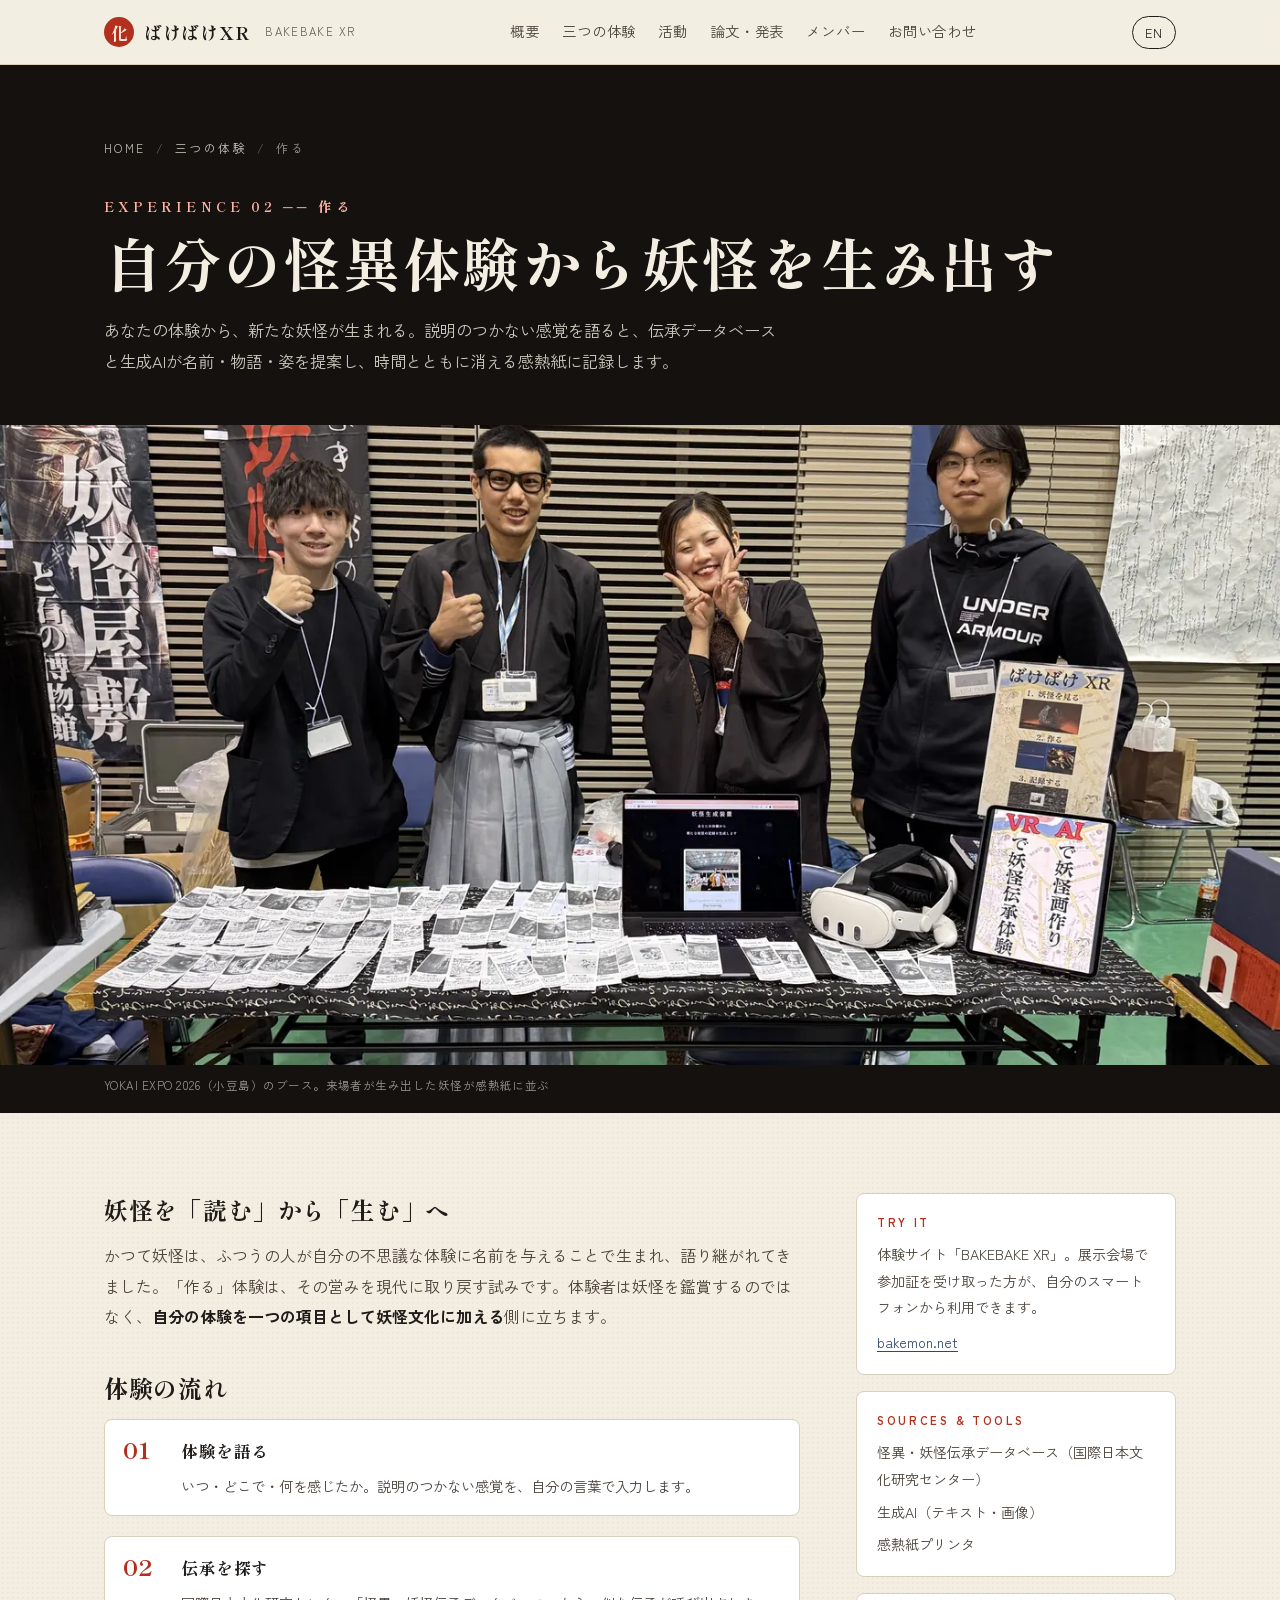
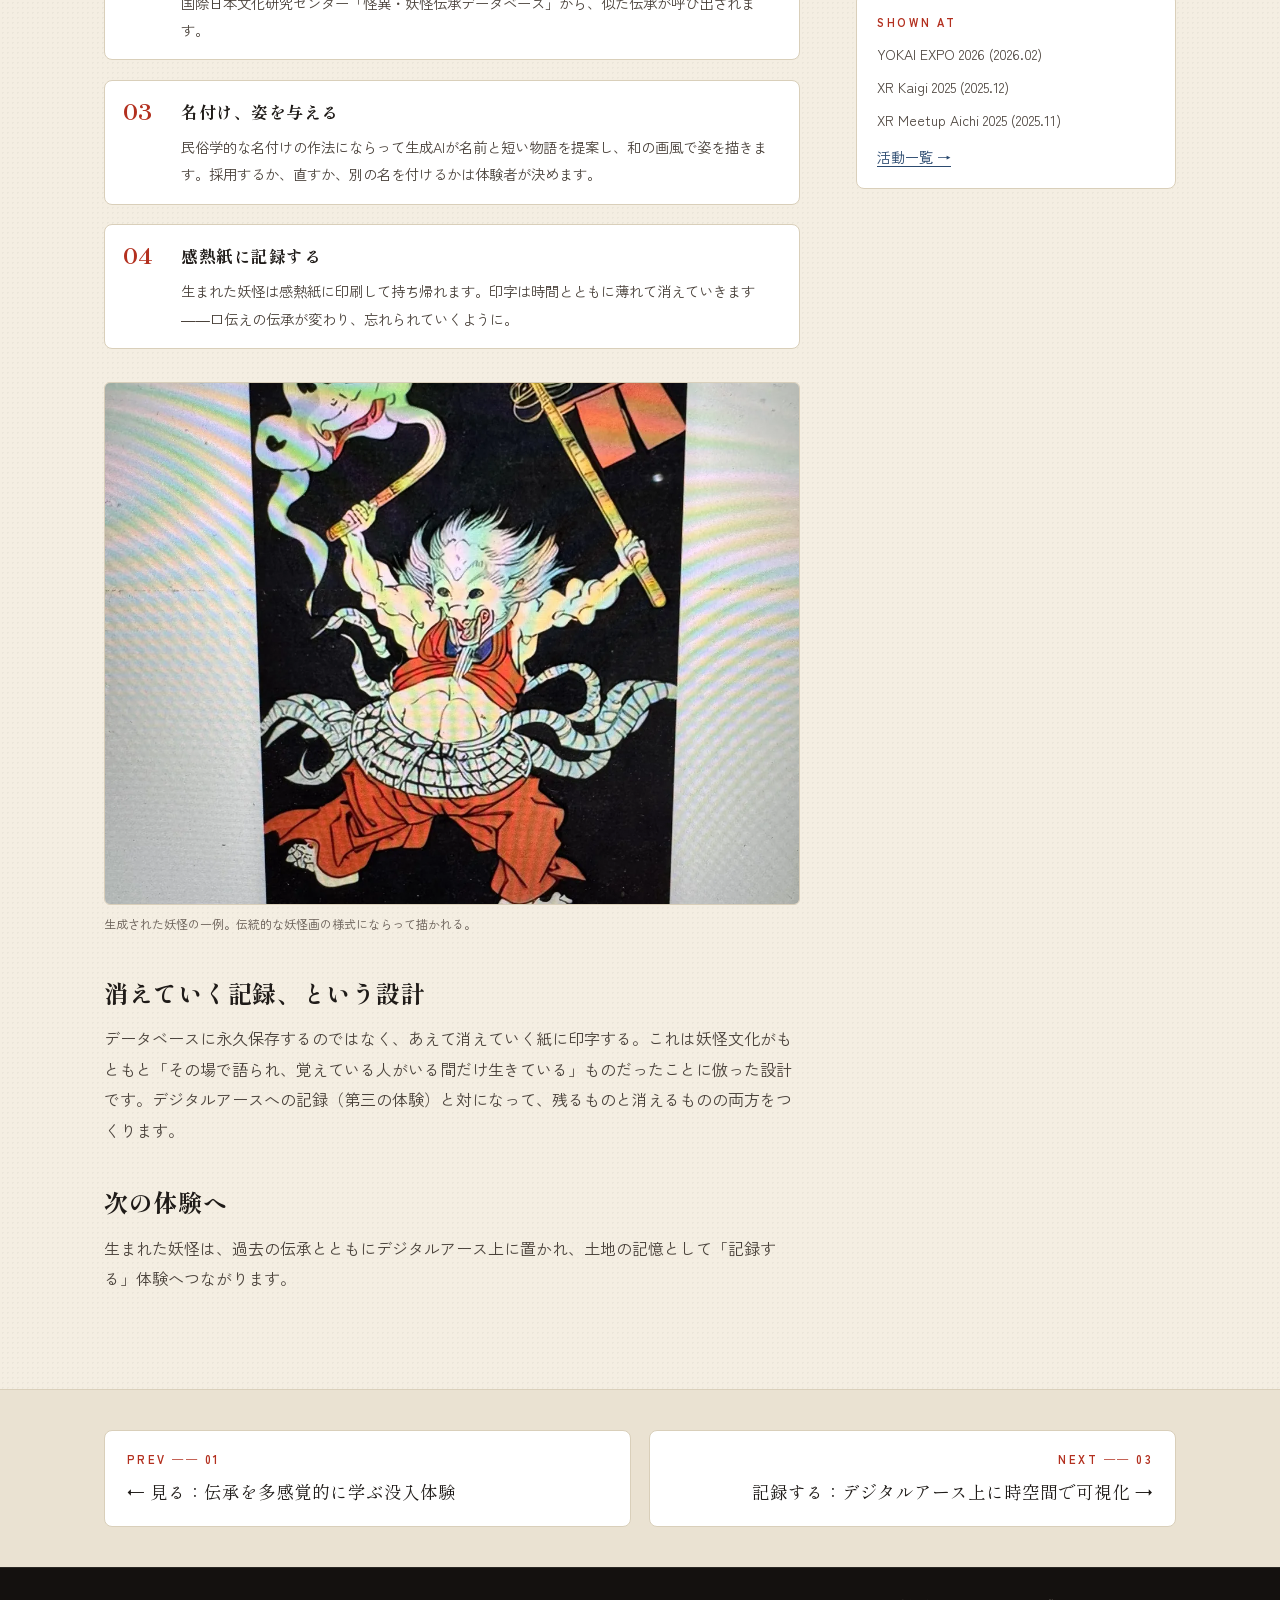
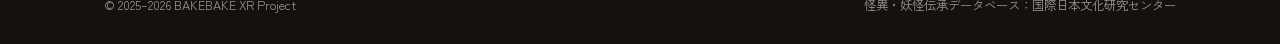
==== make.html @ d812bba5 "Redesign site around the three experiences (see / make / record) - Paper/ink/vermilion theme with Sh" ====
<!DOCTYPE html>
<html lang="ja">
<head>
<meta charset="UTF-8">
<meta name="viewport" content="width=device-width, initial-scale=1.0">
<title>作る — 自分の怪異体験から妖怪を生み出す | ばけばけXR</title>
<meta name="title-en" content="Make — A yōkai from your own experience | BAKEBAKE XR">
<meta name="description" content="ばけばけXR の第二の体験「作る」。説明のつかない体験を語ると、伝承データベースと生成AIが名前・物語・姿を提案し、時間とともに消える感熱紙に記録します。">
<link rel="canonical" href="https://icchyhiroki.github.io/bakebake-xr.github.io/make.html">
<meta property="og:type" content="article">
<meta property="og:site_name" content="ばけばけXR / BakebakeXR">
<meta property="og:title" content="作る — 自分の怪異体験から妖怪を生み出す | ばけばけXR">
<meta property="og:description" content="説明のつかない体験を語ると、伝承データベースと生成AIが名前・物語・姿を提案。感熱紙に記録します。">
<meta property="og:image" content="https://icchyhiroki.github.io/bakebake-xr.github.io/images/photos/og_make.jpg">
<meta property="og:url" content="https://icchyhiroki.github.io/bakebake-xr.github.io/make.html">
<meta name="twitter:card" content="summary_large_image">
<meta name="theme-color" content="#14110f">
<link rel="icon" href="data:image/svg+xml,%3Csvg xmlns='http://www.w3.org/2000/svg' viewBox='0 0 64 64'%3E%3Ccircle cx='32' cy='32' r='30' fill='%23b3301f'/%3E%3Ctext x='32' y='44' font-size='34' text-anchor='middle' fill='%23f4eee2' font-family='serif' font-weight='700'%3E化%3C/text%3E%3C/svg%3E">
<link rel="apple-touch-icon" href="images/icon-180.png">
<script>try{var q=new URLSearchParams(location.search).get('lang');document.documentElement.lang=(q==='en'||(!q&&localStorage.getItem('bakebake-lang')==='en'))?'en':'ja'}catch(e){}</script>
<link rel="preconnect" href="https://fonts.googleapis.com">
<link rel="preconnect" href="https://fonts.gstatic.com" crossorigin>
<link href="https://fonts.googleapis.com/css2?family=Shippori+Mincho:wght@500;700;800&family=Zen+Kaku+Gothic+New:wght@400;500;700&display=swap" rel="stylesheet">
<link rel="stylesheet" href="assets/site.css">
</head>
<body>
<a class="skip" href="#top"><span class="ja">本文へ</span><span class="en">Skip to content</span></a>

<header class="site-header">
  <div class="wrap">
    <a class="brand" href="index.html" data-internal aria-label="ばけばけXR">
      <span class="mark" aria-hidden="true">化</span>
      <span class="name">ばけばけXR</span><small>BAKEBAKE XR</small>
    </a>
    <nav class="nav" id="nav" aria-label="main">
      <a href="index.html#about" data-internal><span class="ja">概要</span><span class="en">About</span></a>
      <a href="index.html#experiences" data-internal aria-current="true"><span class="ja">三つの体験</span><span class="en">Experiences</span></a>
      <a href="index.html#activities" data-internal><span class="ja">活動</span><span class="en">Activities</span></a>
      <a href="index.html#publications" data-internal><span class="ja">論文・発表</span><span class="en">Publications</span></a>
      <a href="index.html#team" data-internal><span class="ja">メンバー</span><span class="en">Team</span></a>
      <a href="index.html#contact" data-internal><span class="ja">お問い合わせ</span><span class="en">Contact</span></a>
    </nav>
    <div style="display:flex;gap:8px;align-items:center">
      <button class="lang-toggle" id="langToggle" type="button"><span class="ja" lang="en">EN</span><span class="en" lang="ja">日本語</span></button>
      <button class="menu-btn" id="menuBtn" type="button" aria-expanded="false" aria-controls="nav" aria-label="Menu">
        <svg width="26" height="26" viewBox="0 0 24 24" fill="none" stroke="currentColor" stroke-width="2" stroke-linecap="round"><path d="M4 7h16M4 12h16M4 17h16"/></svg>
      </button>
    </div>
  </div>
</header>

<main id="top" tabindex="-1">
  <section class="page-hero" aria-labelledby="page-title">
    <div class="wrap">
      <nav aria-label="breadcrumb"><ol class="crumb"><li><a href="index.html" data-internal>HOME</a></li><li><a href="index.html#experiences" data-internal><span class="ja">三つの体験</span><span class="en">EXPERIENCES</span></a></li><li aria-current="page"><span class="ja">作る</span><span class="en">MAKE</span></li></ol></nav>
      <p class="num">EXPERIENCE 02 ── <span class="ja">作る</span><span class="en">MAKE</span></p>
      <h1 id="page-title" class="ja">自分の怪異体験から<wbr>妖怪を生み出す</h1>
      <h1 class="en">Making a yōkai from your own experience</h1>
      <p class="lead ja">あなたの体験から、新たな妖怪が生まれる。説明のつかない感覚を語ると、伝承データベースと生成AIが名前・物語・姿を提案し、時間とともに消える感熱紙に記録します。</p>
      <p class="lead en">A new yōkai, born from your own experience. Describe a sensation you cannot explain; the folklore database and generative AI propose a name, a story and a form, printed on thermal paper that fades with time.</p>
    </div>
    <figure>
      <div class="visual">
        <img src="images/photos/expo_booth.webp" alt="YOKAI EXPO 2026 のブース。机の上に感熱紙に印刷された妖怪の記録が並び、奥にメンバー4人が立っている" width="1400" height="933" fetchpriority="high" style="object-position:50% 18%">
      </div>
      <div class="wrap"><figcaption class="caption ja">YOKAI EXPO 2026（小豆島）のブース。来場者が生み出した妖怪が感熱紙に並ぶ</figcaption><figcaption class="caption en">Our booth at YOKAI EXPO 2026, Shodoshima: yōkai created by visitors, printed on thermal paper</figcaption></div>
    </figure>
  </section>

  <section class="page-body">
    <div class="wrap prose-grid">
      <div class="prose">
        <h2 class="ja">妖怪を「読む」から「生む」へ</h2>
        <h2 class="en">From reading yōkai to making them</h2>
        <p class="ja">かつて妖怪は、ふつうの人が自分の不思議な体験に名前を与えることで生まれ、語り継がれてきました。「作る」体験は、その営みを現代に取り戻す試みです。体験者は妖怪を鑑賞するのではなく、<strong>自分の体験を一つの項目として妖怪文化に加える</strong>側に立ちます。</p>
        <p class="en">Yōkai were once born when ordinary people gave a name to their own strange experiences, and were passed on by retelling. "Make" tries to bring that practice back. Instead of viewing yōkai, the visitor <strong>adds their own experience as a new entry</strong> to yōkai culture.</p>

        <h2 class="ja">体験の流れ</h2>
        <h2 class="en">How it works</h2>
        <ol class="steps">
          <li>
            <div>
              <h3 class="ja">体験を語る</h3><h3 class="en">Tell your experience</h3>
              <p class="ja">いつ・どこで・何を感じたか。説明のつかない感覚を、自分の言葉で入力します。</p>
              <p class="en">When, where, what you sensed — describe the unexplained in your own words.</p>
            </div>
          </li>
          <li>
            <div>
              <h3 class="ja">伝承を探す</h3><h3 class="en">Search the tradition</h3>
              <p class="ja">国際日本文化研究センター「怪異・妖怪伝承データベース」から、似た伝承が呼び出されます。</p>
              <p class="en">Related records are retrieved from the Nichibunken Kaii–Yōkai Folklore Database.</p>
            </div>
          </li>
          <li>
            <div>
              <h3 class="ja">名付け、姿を与える</h3><h3 class="en">Name it, give it a form</h3>
              <p class="ja">民俗学的な名付けの作法にならって生成AIが名前と短い物語を提案し、和の画風で姿を描きます。採用するか、直すか、別の名を付けるかは体験者が決めます。</p>
              <p class="en">Following folkloric naming conventions, generative AI proposes a name and a short narrative and renders the yōkai in a Japanese pictorial style. The visitor accepts, edits, or names it differently.</p>
            </div>
          </li>
          <li>
            <div>
              <h3 class="ja">感熱紙に記録する</h3><h3 class="en">Print on thermal paper</h3>
              <p class="ja">生まれた妖怪は感熱紙に印刷して持ち帰れます。印字は時間とともに薄れて消えていきます――口伝えの伝承が変わり、忘れられていくように。</p>
              <p class="en">The yōkai is printed on thermal paper to take home. The print fades over time — the way oral tales change and are forgotten.</p>
            </div>
          </li>
        </ol>

        <figure>
          <img src="images/photos/feat_make.webp" alt="生成された妖怪の絵がアプリ画面に表示されている" loading="lazy" width="1200" height="900">
          <figcaption class="ja">生成された妖怪の一例。伝統的な妖怪画の様式にならって描かれる。</figcaption>
          <figcaption class="en">A generated yōkai, rendered in the manner of traditional yōkai painting.</figcaption>
        </figure>

        <h2 class="ja">消えていく記録、という設計</h2>
        <h2 class="en">Records designed to fade</h2>
        <p class="ja">データベースに永久保存するのではなく、あえて消えていく紙に印字する。これは妖怪文化がもともと「その場で語られ、覚えている人がいる間だけ生きている」ものだったことに倣った設計です。デジタルアースへの記録（第三の体験）と対になって、残るものと消えるものの両方をつくります。</p>
        <p class="en">Rather than storing entries permanently, we deliberately print them on paper that disappears — echoing how yōkai culture lived only as long as someone remembered a tale told on the spot. Paired with the digital-earth record (the third experience), the work creates both what remains and what fades.</p>

        <h2 class="ja">次の体験へ</h2>
        <h2 class="en">What comes next</h2>
        <p class="ja">生まれた妖怪は、過去の伝承とともにデジタルアース上に置かれ、土地の記憶として「記録する」体験へつながります。</p>
        <p class="en">The new yōkai is placed on the digital earth alongside historical records, leading into the "Record" experience.</p>
      </div>

      <aside class="aside">
        <div class="fact">
          <p class="k">TRY IT</p>
          <p class="ja">体験サイト「BAKEBAKE XR」。展示会場で参加証を受け取った方が、自分のスマートフォンから利用できます。</p>
          <p class="en">The "BAKEBAKE XR" web experience. Available on your own phone with a participation pass issued at our exhibition venues.</p>
          <p style="margin-top:8px"><a href="https://www.bakemon.net/" target="_blank" rel="noopener">bakemon.net</a></p>
        </div>
        <div class="fact">
          <p class="k">SOURCES &amp; TOOLS</p>
          <ul>
            <li class="ja">怪異・妖怪伝承データベース（国際日本文化研究センター）</li><li class="en">Kaii–Yōkai Folklore Database (Nichibunken)</li>
            <li class="ja">生成AI（テキスト・画像）</li><li class="en">Generative AI (text and image)</li>
            <li class="ja">感熱紙プリンタ</li><li class="en">Thermal receipt printer</li>
          </ul>
        </div>
        <div class="fact">
          <p class="k">SHOWN AT</p>
          <ul>
            <li>YOKAI EXPO 2026 (2026.02)</li>
            <li>XR Kaigi 2025 (2025.12)</li>
            <li>XR Meetup Aichi 2025 (2025.11)</li>
          </ul>
          <p style="margin-top:10px"><a href="index.html#activities" data-internal><span class="ja">活動一覧 →</span><span class="en">All activities →</span></a></p>
        </div>
      </aside>
    </div>
  </section>

  <nav class="pager" aria-label="experiences">
    <div class="wrap">
      <a href="see.html" data-internal><p class="k">PREV ── 01</p><p class="t"><span class="ja">← 見る：伝承を多感覚的に学ぶ没入体験</span><span class="en">← See: immersive learning of folklore</span></p></a>
      <a class="next" href="record.html" data-internal><p class="k">NEXT ── 03</p><p class="t"><span class="ja">記録する：デジタルアース上に時空間で可視化 →</span><span class="en">Record: mapping on a digital earth →</span></p></a>
    </div>
  </nav>
</main>

<footer>
  <div class="wrap">
    <p>© 2025–2026 BAKEBAKE XR Project</p>
    <p><span class="ja">怪異・妖怪伝承データベース：国際日本文化研究センター</span><span class="en">Kaii–Yōkai Folklore Database: International Research Center for Japanese Studies</span></p>
  </div>
</footer>
<script src="assets/site.js"></script>
</body>
</html>
---- assets/site.css ----
:root{
  --paper:#f4eee2;
  --paper-2:#eae2d2;
  --line:#d9cfba;
  --ink:#1f1b18;
  --ink-2:#4a423b;
  --ink-3:#675d55;
  --vermilion:#b3301f;
  --vermilion-2:#8f2617;
  --indigo:#2b4a6f;
  --night:#14110f;
  --night-2:#221c18;
  --serif:'Shippori Mincho','Hiragino Mincho ProN','Yu Mincho',serif;
  --sans:'Zen Kaku Gothic New','Hiragino Kaku Gothic ProN','Hiragino Sans','Yu Gothic',sans-serif;
  --max:1120px;
}
*{margin:0;padding:0;box-sizing:border-box}
html{scroll-behavior:smooth;-webkit-text-size-adjust:100%}
@media (prefers-reduced-motion:reduce){html{scroll-behavior:auto} *{animation:none!important;transition:none!important}}
body{
  font-family:var(--sans);background:var(--paper);color:var(--ink);
  line-height:1.9;font-size:16px;overflow-x:hidden;
  background-image:radial-gradient(rgba(0,0,0,.035) 1px, transparent 1px);background-size:5px 5px;
}
img{max-width:100%;height:auto;display:block}
a{color:var(--indigo);text-decoration:underline;text-underline-offset:.2em;text-decoration-thickness:1px}
a:hover{color:var(--vermilion)}
.en, html[lang="en"] .ja{display:none}
html[lang="en"] .en{display:revert}
html[lang="en"] body{line-height:1.75}
.serif{font-family:var(--serif)}
.nowrap{white-space:nowrap}
.visually-hidden{position:absolute;width:1px;height:1px;overflow:hidden;clip:rect(0 0 0 0);white-space:nowrap}
:where(a,button):focus-visible{outline:2px solid var(--vermilion);outline-offset:3px}
.dark :where(a,button):focus-visible, .hero :where(a,button):focus-visible, .page-hero :where(a,button):focus-visible{outline-color:#ffb3a3}
section{scroll-margin-top:64px}
.wrap{max-width:var(--max);margin:0 auto;padding:0 24px}
.skip{position:absolute;left:-999px;top:0;background:var(--night);color:#fff;padding:8px 12px;z-index:2000}
.skip:focus{left:8px;top:8px}

/* ---------- header ---------- */
.site-header{position:sticky;top:0;z-index:100;background:rgba(244,238,226,.92);backdrop-filter:blur(8px);-webkit-backdrop-filter:blur(8px);border-bottom:1px solid var(--line)}
.site-header .wrap{display:flex;align-items:center;justify-content:space-between;height:64px;gap:16px}
.brand{display:flex;align-items:center;gap:10px;text-decoration:none;color:var(--ink)}
.brand .mark{width:30px;height:30px;border-radius:50%;background:var(--vermilion);color:var(--paper);font-family:var(--serif);font-weight:800;font-size:17px;display:grid;place-items:center;line-height:1}
.brand .name{font-family:var(--serif);font-weight:700;font-size:1.15rem;letter-spacing:.04em}
.brand small{font-family:var(--sans);font-size:.7rem;color:var(--ink-3);letter-spacing:.12em;margin-left:6px}
.nav{display:flex;gap:22px;align-items:center}
.nav a{color:var(--ink-2);text-decoration:none;font-size:.9rem;letter-spacing:.06em;padding:6px 0;border-bottom:2px solid transparent}
.nav a:hover,.nav a[aria-current="page"]{color:var(--vermilion);border-bottom-color:var(--vermilion)}
.lang-toggle{border:1px solid var(--ink);background:transparent;color:var(--ink);font-family:var(--sans);font-size:.8rem;letter-spacing:.08em;padding:6px 12px;border-radius:999px;cursor:pointer}
.lang-toggle:hover{background:var(--ink);color:var(--paper)}
.menu-btn{display:none;background:none;border:0;cursor:pointer;padding:8px;color:var(--ink)}
.menu-btn svg{display:block}
@media (max-width:900px){
  .nav{position:fixed;inset:64px 0 auto 0;background:var(--paper);border-bottom:1px solid var(--line);flex-direction:column;align-items:stretch;gap:0;padding:8px 24px 16px;transform:translateY(-8px);opacity:0;pointer-events:none;transition:.2s}
  .nav.open{transform:none;opacity:1;pointer-events:auto}
  .nav a{padding:12px 0;border-bottom:1px solid var(--line);font-size:1rem}
  .menu-btn{display:block}
  .brand small{display:none}
}

/* ---------- buttons ---------- */
.btn{display:inline-flex;align-items:center;gap:8px;text-decoration:none;font-size:.9rem;letter-spacing:.08em;padding:12px 22px;border-radius:999px;border:1px solid currentColor;transition:.2s;color:var(--ink)}
.btn.primary{background:var(--vermilion);border-color:var(--vermilion);color:#fff}
.btn.primary:hover{background:var(--vermilion-2);border-color:var(--vermilion-2);color:#fff}
.btn.ghost{color:var(--paper)}
.btn.ghost:hover{background:rgba(244,238,226,.12);color:var(--paper)}
.btn.outline:hover{color:var(--vermilion)}

/* ---------- home hero ---------- */
.hero{position:relative;color:var(--paper);background:var(--night);min-height:min(92vh,760px);display:flex;align-items:flex-end;isolation:isolate;overflow:hidden}
.hero picture,.hero img{position:absolute;inset:0;width:100%;height:100%;object-fit:cover;z-index:-2}
.hero img{object-position:100% 50%}
.hero::after{content:"";position:absolute;inset:0;z-index:-1;background:
  linear-gradient(90deg,rgba(20,17,15,.78) 0%,rgba(20,17,15,.45) 45%,rgba(20,17,15,.05) 80%),
  linear-gradient(180deg,rgba(20,17,15,.1) 0%,rgba(20,17,15,.2) 50%,rgba(20,17,15,.88) 100%)}
.hero .wrap{padding-top:120px;padding-bottom:64px;width:100%}
.hero .eyebrow{font-size:.8rem;letter-spacing:.3em;color:rgba(244,238,226,.75);margin-bottom:18px}
.hero h1{font-family:var(--serif);font-weight:800;font-size:clamp(2.6rem,6.2vw,4.6rem);line-height:1.15;letter-spacing:.02em}
.hero h1 .en-name{display:block;font-size:.32em;font-weight:500;letter-spacing:.35em;color:rgba(244,238,226,.7);margin-top:10px}
.hero .catch{font-family:var(--serif);font-size:clamp(1.15rem,2.4vw,1.6rem);margin-top:26px;font-weight:500;letter-spacing:.06em;word-break:keep-all;overflow-wrap:anywhere}
.hero .catch em{font-style:normal;color:#ffb3a3}
.hero .lead{max-width:640px;margin-top:14px;color:rgba(244,238,226,.82);font-size:.98rem}
.hero .cta{display:flex;gap:12px;flex-wrap:wrap;margin-top:30px}
.hero .news{display:inline-flex;align-items:center;gap:10px;margin-top:22px;font-size:.78rem;letter-spacing:.06em;color:rgba(244,238,226,.85);border:1px solid rgba(244,238,226,.25);border-radius:999px;padding:6px 14px 6px 8px;text-decoration:none}
.hero .news:hover{border-color:#ffb3a3;color:var(--paper)}
.hero .news b{font-size:.62rem;letter-spacing:.18em;background:var(--vermilion);color:#fff;padding:3px 8px;border-radius:999px;font-weight:700}
@media (max-width:700px){
  .hero{min-height:min(80vh,640px)}
  .hero img{object-position:50% 25%}
  .hero::after{background:linear-gradient(180deg,rgba(20,17,15,.35) 0%,rgba(20,17,15,.45) 40%,rgba(20,17,15,.92) 100%)}
  .hero .wrap{padding-top:96px;padding-bottom:48px}
  section{padding:64px 0}
}
@media (max-width:480px){.hero .lead{display:none}}

/* ---------- sections ---------- */
section{padding:96px 0}
section.alt{background:var(--paper-2)}
section.dark{background:var(--night);color:var(--paper)}
.sec-head{margin-bottom:44px}
.sec-head .label{font-size:.75rem;letter-spacing:.3em;color:var(--vermilion);font-weight:700;margin-bottom:8px}
.dark .sec-head .label{color:#ffb3a3}
.sec-head h2{font-family:var(--serif);font-weight:700;font-size:clamp(1.7rem,3.4vw,2.4rem);line-height:1.3;letter-spacing:.03em;text-wrap:balance;word-break:keep-all;overflow-wrap:anywhere}
.sec-head p{margin-top:12px;color:var(--ink-2);max-width:720px}
.dark .sec-head p{color:rgba(244,238,226,.78)}

/* about */
.about-grid{display:grid;grid-template-columns:1.1fr .9fr;gap:56px;align-items:start}
.about-text p+p{margin-top:1em}
.keywords{display:flex;flex-wrap:wrap;gap:8px;margin-top:22px}
.keywords span{font-size:.75rem;letter-spacing:.06em;border:1px solid var(--line);background:#fff8;padding:3px 10px;border-radius:999px;color:var(--ink-2)}
.about-photo img{border-radius:6px;box-shadow:0 20px 40px -20px rgba(0,0,0,.45)}
.about-photo figcaption{font-size:.75rem;color:var(--ink-3);margin-top:8px;letter-spacing:.04em}
@media (max-width:860px){.about-grid{grid-template-columns:1fr;gap:32px}}

/* experiences (home) */
.features{display:grid;grid-template-columns:repeat(3,1fr);gap:28px}
.feature{background:#fff;border:1px solid var(--line);border-radius:8px;overflow:hidden;display:flex;flex-direction:column;text-decoration:none;color:var(--ink);transition:.25s;position:relative}
.feature:hover{transform:translateY(-4px);box-shadow:0 24px 40px -24px rgba(0,0,0,.45);border-color:#c9b79a;color:var(--ink)}
.feature .img{aspect-ratio:4/3;overflow:hidden;background:var(--night)}
.feature .img img{width:100%;height:100%;object-fit:cover;transition:transform .5s}
.feature:hover .img img{transform:scale(1.02)}
.feature:hover .more{text-decoration:underline;text-underline-offset:.2em}
.feature .body{padding:22px 24px 26px;display:flex;flex-direction:column;flex:1}
.feature .num{font-family:var(--serif);color:var(--vermilion);font-size:.8rem;letter-spacing:.2em;font-weight:700}
.feature h3{font-family:var(--serif);font-size:1.18rem;margin:6px 0 10px;letter-spacing:.03em;line-height:1.5;text-wrap:balance;word-break:keep-all;overflow-wrap:anywhere}
.feature p{font-size:.92rem;color:var(--ink-2)}
.feature .more{margin-top:auto;padding-top:16px;font-size:.82rem;letter-spacing:.1em;color:var(--vermilion);font-weight:700}
.feature .more::after{content:" →"}
@media (max-width:900px){.features{grid-template-columns:1fr}}

/* video (compact) */
.video{max-width:900px;margin:0 auto}
.video .frame{position:relative;aspect-ratio:16/9;background:#000;border-radius:8px;overflow:hidden;box-shadow:0 30px 60px -30px rgba(0,0,0,.8)}
.video iframe{position:absolute;inset:0;width:100%;height:100%;border:0}
.video .facade{position:absolute;inset:0;width:100%;height:100%;border:0;padding:0;cursor:pointer;background:#000;display:block}
.video .facade img{width:100%;height:100%;object-fit:cover;opacity:.85}
.video .facade:focus-visible{outline-offset:-4px}
.video .facade .play{position:absolute;left:50%;top:50%;transform:translate(-50%,-50%);width:76px;height:76px;border-radius:50%;background:var(--vermilion);display:grid;place-items:center;box-shadow:0 10px 30px rgba(0,0,0,.5);transition:.2s}
.video .facade:hover .play{transform:translate(-50%,-50%) scale(1.06);background:var(--vermilion-2)}
.video .facade .play svg{margin-left:4px}
.video .note{margin-top:14px;font-size:.85rem;color:var(--ink-3);text-align:center}

/* timeline */
.timeline{position:relative;margin-left:8px}
.timeline::before{content:"";position:absolute;left:0;top:6px;bottom:6px;width:1px;background:var(--line)}
.tl-item{position:relative;padding-left:36px;padding-bottom:40px;display:grid;grid-template-columns:1fr 300px;gap:28px;align-items:start}
.tl-item:last-child{padding-bottom:0}
.tl-item::before{content:"";position:absolute;left:-5px;top:9px;width:11px;height:11px;border-radius:50%;background:var(--vermilion);box-shadow:0 0 0 4px var(--paper)}
.alt .tl-item::before{box-shadow:0 0 0 4px var(--paper-2)}
.tl-item:not(:has(figure)){grid-template-columns:1fr}
.tl-item.upcoming::before{background:var(--paper-2);border:2px solid var(--vermilion)}
.tl-item.upcoming .tl-date::after{content:"UPCOMING";font:700 .68rem/1 var(--sans);letter-spacing:.14em;color:var(--vermilion);border:1px solid currentColor;border-radius:3px;padding:3px 7px}
.tl-date{font-family:var(--serif);font-weight:700;letter-spacing:.06em;color:var(--ink);font-size:.95rem;display:flex;gap:10px;align-items:center;flex-wrap:wrap}
.tag{font-family:var(--sans);font-weight:700;font-size:.72rem;letter-spacing:.14em;padding:2px 9px;border-radius:3px;color:#fff;background:var(--indigo)}
.tag.exhibit{background:var(--vermilion)}
.tag.talk{background:#6b5d3f}
.tag.paper{background:var(--indigo)}
.tag.grant{background:#7d621a}
.tl-item h3{font-family:var(--serif);font-size:1.15rem;margin-top:6px;letter-spacing:.02em;line-height:1.5;word-break:keep-all;overflow-wrap:anywhere}
.tl-item p{font-size:.9rem;color:var(--ink-2);margin-top:6px}
.tl-item .links{margin-top:8px;font-size:.85rem;display:flex;gap:16px;flex-wrap:wrap}
.tl-item figure img{border-radius:6px;border:1px solid var(--line)}
.tl-item figcaption{font-size:.72rem;color:var(--ink-3);margin-top:6px}
@media (max-width:900px){.tl-item{grid-template-columns:1fr}.tl-item figure{max-width:420px}}

/* publications */
.pubs{display:grid;gap:18px}
.pub{background:#fff;border:1px solid var(--line);border-radius:8px;padding:22px 26px;display:grid;grid-template-columns:auto 1fr;gap:18px;align-items:stretch}
.pub .venue{writing-mode:vertical-rl;font-family:var(--serif);font-size:.74rem;letter-spacing:.12em;color:var(--vermilion);border-left:1px solid var(--line);padding-left:10px;align-self:start}
.pub h3{font-family:var(--serif);font-size:1.1rem;line-height:1.5;letter-spacing:.01em;word-break:keep-all;overflow-wrap:anywhere}
.pub .authors{font-size:.88rem;color:var(--ink-2);margin-top:6px}
.pub .meta{font-size:.85rem;color:var(--ink-3);margin-top:4px}
.pub .links{margin-top:8px;font-size:.85rem;display:flex;gap:16px;flex-wrap:wrap}
.pub .links > span{color:var(--ink-3)}
@media (max-width:600px){.pub{grid-template-columns:1fr}.pub .venue{writing-mode:horizontal-tb;border-left:0;padding-left:0;border-bottom:1px solid var(--line);padding-bottom:6px}}

/* team */
.team{display:grid;grid-template-columns:repeat(4,1fr);gap:24px}
.member{text-align:center}
.member img{width:150px;height:150px;border-radius:50%;object-fit:cover;margin:0 auto 16px;border:3px solid #fff;box-shadow:0 10px 24px -12px rgba(0,0,0,.5)}
.member h3{font-family:var(--serif);font-size:1.2rem;letter-spacing:.06em}
.member .roma{font-size:.75rem;letter-spacing:.18em;color:var(--ink-3);text-transform:uppercase}
.member .nick{display:block;font-size:.8rem;color:var(--ink-3);letter-spacing:.1em}
.member .aff{font-size:.85rem;color:var(--ink-2);margin-top:8px;line-height:1.6;word-break:keep-all;overflow-wrap:anywhere}
.member .links{margin-top:12px;display:flex;justify-content:center;gap:10px;flex-wrap:wrap}
.member .links a{font-size:.75rem;letter-spacing:.08em;text-decoration:none;border:1px solid var(--line);background:#fff;padding:4px 11px;border-radius:999px;color:var(--ink-2)}
.member .links a:hover{border-color:var(--vermilion);color:var(--vermilion)}
.team-photo{margin-top:48px}
.team-photo img{border-radius:8px;border:1px solid var(--line)}
.team-photo figcaption{font-size:.75rem;color:var(--ink-3);margin-top:8px}
@media (max-width:900px){.team{grid-template-columns:repeat(2,1fr)}}
@media (max-width:480px){.team{grid-template-columns:1fr}}

/* follow / contact */
.links-grid{display:grid;grid-template-columns:repeat(3,1fr);gap:18px}
.link-card{display:block;text-decoration:none;color:var(--paper);background:var(--night-2);border:1px solid rgba(244,238,226,.14);border-radius:8px;padding:20px 22px;transition:.2s}
.link-card:hover{border-color:#ffb3a3;color:var(--paper);transform:translateY(-2px)}
.link-card .k{font-size:.7rem;letter-spacing:.2em;color:#ffb3a3;font-weight:700}
.link-card .v{font-family:var(--serif);font-size:1.1rem;margin-top:4px}
.link-card .d{font-size:.8rem;color:rgba(244,238,226,.65);margin-top:4px}
@media (max-width:800px){.links-grid{grid-template-columns:1fr}}
.contact-box{margin-top:44px;padding-top:36px;border-top:1px solid rgba(244,238,226,.14);display:grid;grid-template-columns:1fr 1fr;gap:24px}
.contact-box h3{font-family:var(--serif);font-size:1.3rem}
.contact-box p{color:rgba(244,238,226,.78);font-size:.92rem}
.contact-box a{color:var(--paper)}
.contact-box .row{display:flex;gap:10px;align-items:baseline;margin-top:10px;flex-wrap:wrap}
.contact-box .row .k{font-size:.7rem;letter-spacing:.2em;color:#ffb3a3;min-width:90px}
@media (max-width:700px){.contact-box{grid-template-columns:1fr}}

footer{background:var(--night);color:rgba(244,238,226,.6);font-size:.78rem;padding:26px 0;border-top:1px solid rgba(244,238,226,.1)}
footer .wrap{display:flex;justify-content:space-between;gap:16px;flex-wrap:wrap}
footer a{color:rgba(244,238,226,.8)}

/* ---------- experience sub-pages ---------- */
.page-hero{background:var(--night);color:var(--paper);padding:72px 0 0}
.page-hero .crumb{font-size:.75rem;letter-spacing:.2em;color:rgba(244,238,226,.6);display:flex;gap:10px;align-items:center;flex-wrap:wrap;list-style:none;margin:0;padding:0}
.page-hero .crumb li{display:flex;gap:10px;align-items:center}
.page-hero .crumb li+li::before{content:"/";color:rgba(244,238,226,.4)}
.page-hero .crumb a{color:rgba(244,238,226,.8);text-decoration:none}
.page-hero .crumb a:hover{color:#ffb3a3}
.page-hero .num{font-family:var(--serif);color:#ffb3a3;font-size:.85rem;letter-spacing:.3em;font-weight:700;margin-top:34px}
.page-hero h1{font-family:var(--serif);font-weight:800;font-size:clamp(2rem,5vw,3.6rem);line-height:1.2;letter-spacing:.03em;margin-top:8px;word-break:keep-all;overflow-wrap:anywhere;text-wrap:balance}
.page-hero .lead{max-width:680px;margin-top:18px;color:rgba(244,238,226,.82);font-size:1.02rem}
.page-hero figure{margin:48px 0 0}
.page-hero .visual{aspect-ratio:16/8;overflow:hidden;background:var(--night-2)}
.page-hero .visual img{width:100%;height:100%;object-fit:cover}
.page-hero .visual.full{aspect-ratio:1910/1001}
.page-hero .caption{font-size:.72rem;color:rgba(244,238,226,.6);padding:10px 0 16px;letter-spacing:.04em}
@media (max-width:700px){.page-hero .visual{aspect-ratio:4/3}.page-hero .visual.full{aspect-ratio:1910/1001}}

.page-body{padding:80px 0}
.prose-grid{display:grid;grid-template-columns:minmax(0,1fr) 320px;gap:56px;align-items:start}
.prose h2{font-family:var(--serif);font-size:1.5rem;letter-spacing:.03em;margin:40px 0 14px;line-height:1.4;word-break:keep-all;overflow-wrap:anywhere}
.prose h2:first-child{margin-top:0}
.prose p{margin-bottom:1em;color:var(--ink-2)}
.prose p strong{color:var(--ink)}
.prose figure{margin:28px 0}
.prose figure img{border-radius:6px;border:1px solid var(--line)}
.prose figcaption{font-size:.75rem;color:var(--ink-3);margin-top:8px}
.prose ul{margin:0 0 1em 1.2em;color:var(--ink-2)}
.prose li{margin-bottom:.35em}
.aside{position:sticky;top:88px;display:grid;gap:16px}
.fact{background:#fff;border:1px solid var(--line);border-radius:8px;padding:18px 20px}
.fact .k{font-size:.7rem;letter-spacing:.24em;color:var(--vermilion);font-weight:700;margin-bottom:8px}
.fact p,.fact li{font-size:.88rem;color:var(--ink-2)}
.fact ul{list-style:none}
.fact li+li{margin-top:6px}
.fact a{word-break:break-all}
@media (max-width:900px){.prose-grid{grid-template-columns:1fr;gap:36px}.aside{position:static}}

.steps{counter-reset:step;list-style:none;display:grid;gap:14px;margin:8px 0 24px}
.steps li{counter-increment:step;display:grid;grid-template-columns:44px 1fr;gap:14px;background:#fff;border:1px solid var(--line);border-radius:8px;padding:16px 18px;align-items:start}
.steps li::before{content:counter(step,decimal-leading-zero);font-family:var(--serif);font-weight:800;color:var(--vermilion);font-size:1.4rem;line-height:1.2}
.steps h3{font-family:var(--serif);font-size:1.05rem;letter-spacing:.03em;margin-bottom:4px}
.steps p{font-size:.9rem;margin:0;color:var(--ink-2)}

.stats{display:grid;grid-template-columns:repeat(3,1fr);gap:14px;margin:8px 0 24px}
.stat{background:#fff;border:1px solid var(--line);border-radius:8px;padding:16px 18px}
.stat .v{font-family:var(--serif);font-weight:800;font-size:1.7rem;color:var(--ink);line-height:1.2}
.stat .v small{font-size:.8rem;font-weight:500;color:var(--ink-3);margin-left:4px}
.stat .l{font-size:.78rem;color:var(--ink-2);margin-top:4px;line-height:1.5}
@media (max-width:640px){.stats{grid-template-columns:1fr}}

.pager{background:var(--paper-2);border-top:1px solid var(--line);padding:40px 0}
.pager .wrap{display:grid;grid-template-columns:1fr 1fr;gap:18px}
.pager a{display:block;text-decoration:none;color:var(--ink);background:#fff;border:1px solid var(--line);border-radius:8px;padding:18px 22px;transition:.2s}
.pager a:hover{border-color:var(--vermilion);color:var(--ink);transform:translateY(-2px)}
.pager .k{font-size:.7rem;letter-spacing:.22em;color:var(--vermilion);font-weight:700}
.pager .t{font-family:var(--serif);font-size:1.1rem;margin-top:4px}
.pager .next{text-align:right}
@media (max-width:600px){.pager .wrap{grid-template-columns:1fr}.pager .next{text-align:left}}
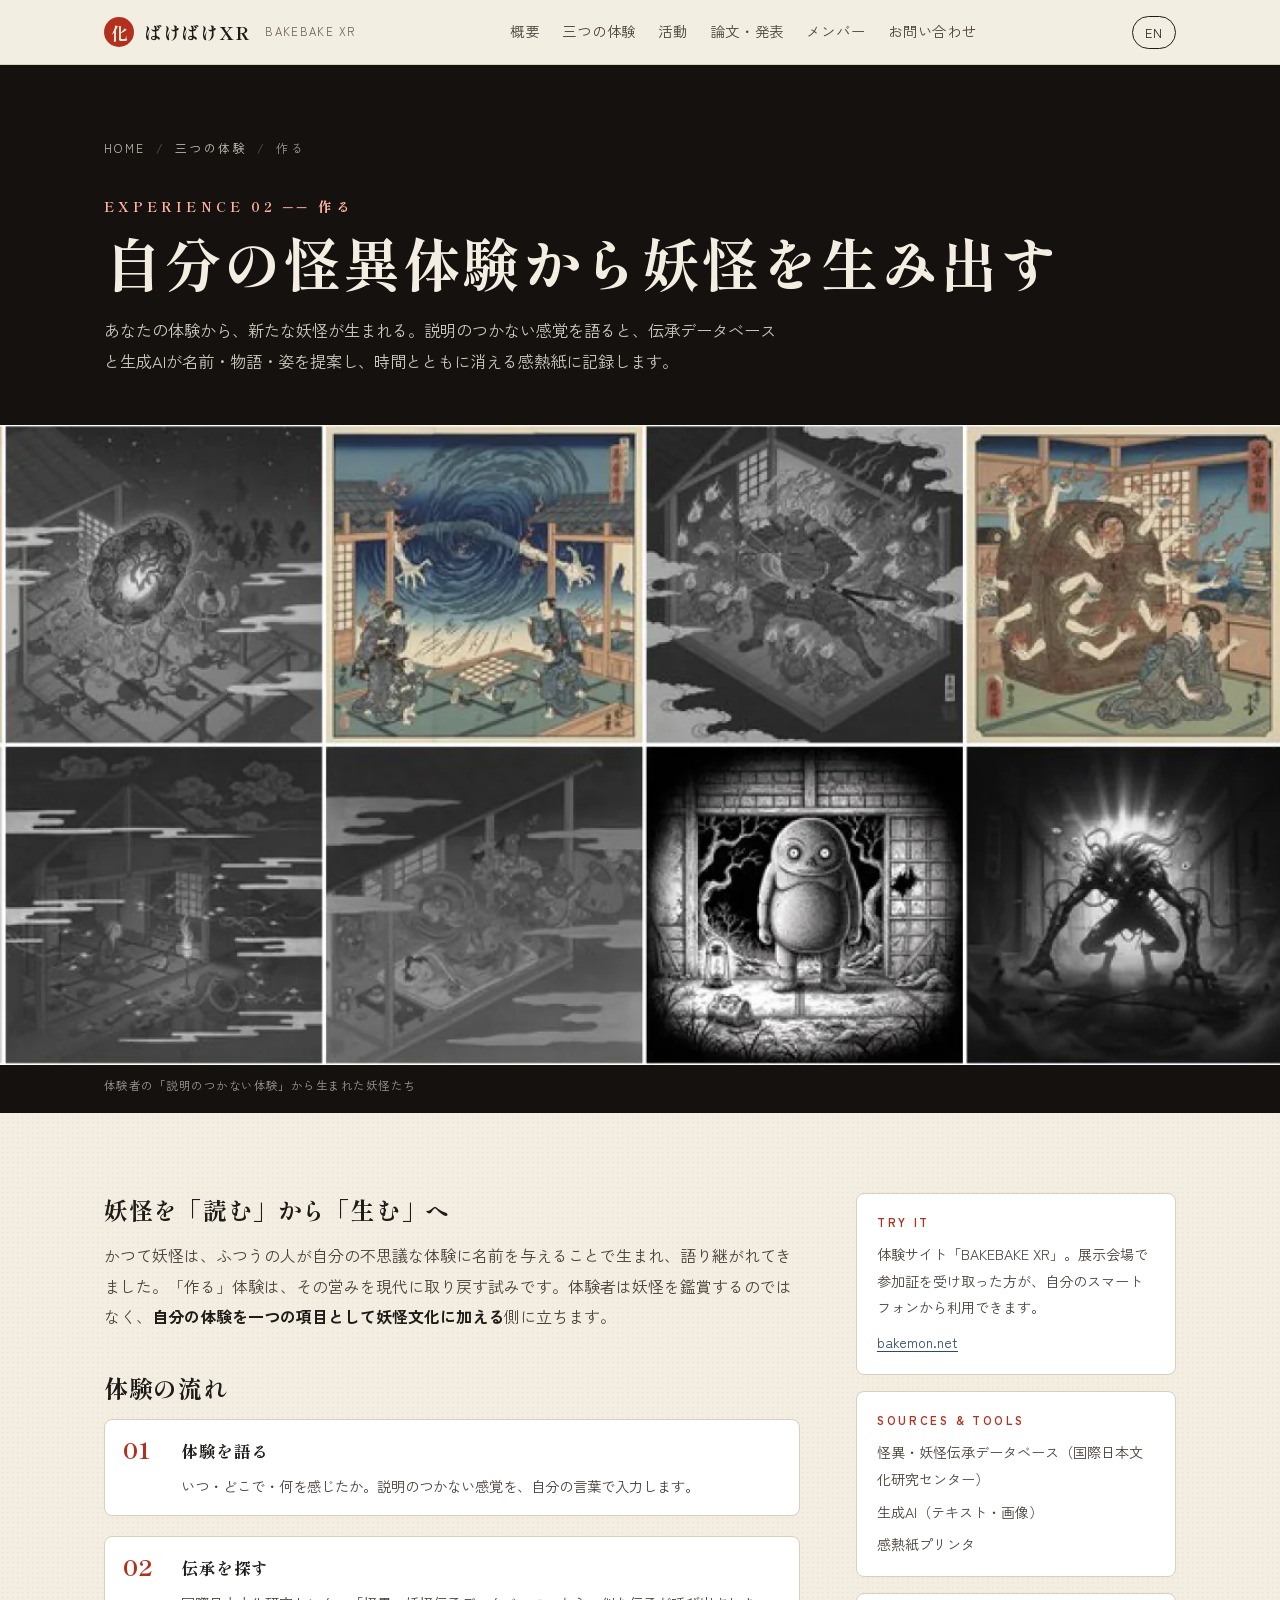
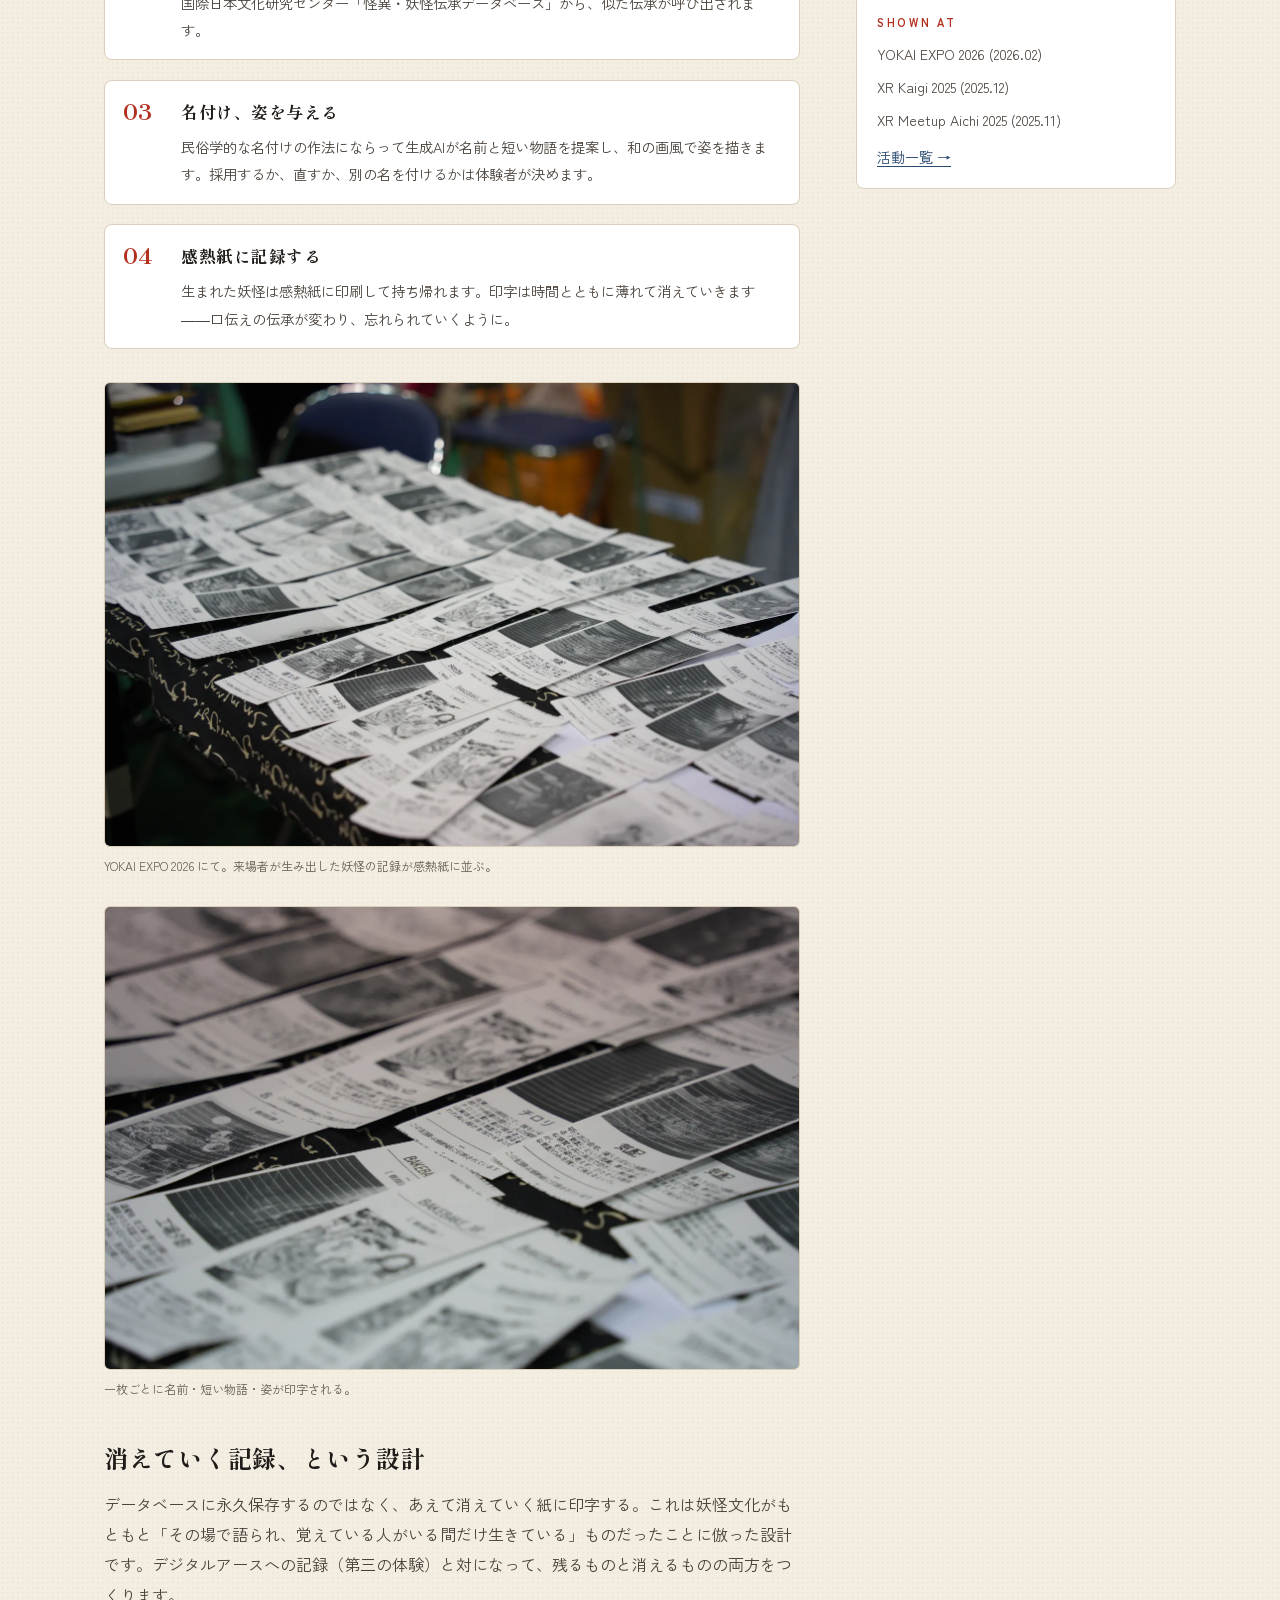
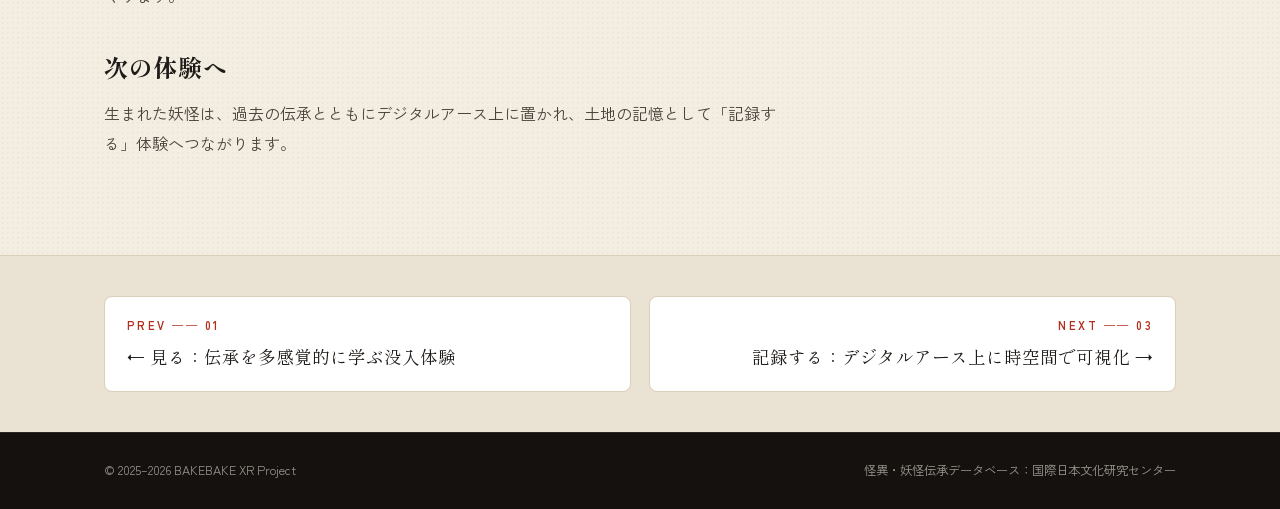
==== commit b112ce4d: "Hero photo, research theme, and new yokai-generation imagery - Home hero: visitor with VR headset in" ====
--- a/make.html
+++ b/make.html
@@ -61,9 +61,9 @@
     </div>
     <figure>
       <div class="visual">
-        <img src="images/photos/expo_booth.webp" alt="YOKAI EXPO 2026 のブース。机の上に感熱紙に印刷された妖怪の記録が並び、奥にメンバー4人が立っている" width="1400" height="933" fetchpriority="high" style="object-position:50% 18%">
+        <img src="images/photos/make_atlas.webp" alt="体験者の記述から生成された妖怪の絵が格子状に並んでいる" width="1150" height="575" fetchpriority="high">
       </div>
-      <div class="wrap"><figcaption class="caption ja">YOKAI EXPO 2026（小豆島）のブース。来場者が生み出した妖怪が感熱紙に並ぶ</figcaption><figcaption class="caption en">Our booth at YOKAI EXPO 2026, Shodoshima: yōkai created by visitors, printed on thermal paper</figcaption></div>
+      <div class="wrap"><figcaption class="caption ja">体験者の「説明のつかない体験」から生まれた妖怪たち</figcaption><figcaption class="caption en">Yōkai born from visitors’ “inexplicable experiences”</figcaption></div>
     </figure>
   </section>
 
@@ -109,9 +109,15 @@
         </ol>
 
         <figure>
-          <img src="images/photos/feat_make.webp" alt="生成された妖怪の絵がアプリ画面に表示されている" loading="lazy" width="1200" height="900">
-          <figcaption class="ja">生成された妖怪の一例。伝統的な妖怪画の様式にならって描かれる。</figcaption>
-          <figcaption class="en">A generated yōkai, rendered in the manner of traditional yōkai painting.</figcaption>
+          <img src="images/photos/make_receipts.webp" alt="黒い布の上に、妖怪の名前と絵が印刷された感熱紙が何十枚も並んでいる" loading="lazy" width="1400" height="933">
+          <figcaption class="ja">YOKAI EXPO 2026 にて。来場者が生み出した妖怪の記録が感熱紙に並ぶ。</figcaption>
+          <figcaption class="en">At YOKAI EXPO 2026: visitors’ yōkai, printed on thermal receipts.</figcaption>
+        </figure>
+
+        <figure>
+          <img src="images/photos/make_receipts_close.webp" alt="感熱紙に印刷された妖怪の名前と絵のクローズアップ" loading="lazy" width="1400" height="933">
+          <figcaption class="ja">一枚ごとに名前・短い物語・姿が印字される。</figcaption>
+          <figcaption class="en">Each receipt carries a name, a short narrative and a picture.</figcaption>
         </figure>
 
         <h2 class="ja">消えていく記録、という設計</h2>
--- a/assets/site.css
+++ b/assets/site.css
@@ -71,7 +71,7 @@
 /* ---------- home hero ---------- */
 .hero{position:relative;color:var(--paper);background:var(--night);min-height:min(92vh,760px);display:flex;align-items:flex-end;isolation:isolate;overflow:hidden}
 .hero picture,.hero img{position:absolute;inset:0;width:100%;height:100%;object-fit:cover;z-index:-2}
-.hero img{object-position:100% 50%}
+.hero img{object-position:50% 50%}
 .hero::after{content:"";position:absolute;inset:0;z-index:-1;background:
   linear-gradient(90deg,rgba(20,17,15,.78) 0%,rgba(20,17,15,.45) 45%,rgba(20,17,15,.05) 80%),
   linear-gradient(180deg,rgba(20,17,15,.1) 0%,rgba(20,17,15,.2) 50%,rgba(20,17,15,.88) 100%)}
@@ -81,14 +81,15 @@
 .hero h1 .en-name{display:block;font-size:.32em;font-weight:500;letter-spacing:.35em;color:rgba(244,238,226,.7);margin-top:10px}
 .hero .catch{font-family:var(--serif);font-size:clamp(1.15rem,2.4vw,1.6rem);margin-top:26px;font-weight:500;letter-spacing:.06em;word-break:keep-all;overflow-wrap:anywhere}
 .hero .catch em{font-style:normal;color:#ffb3a3}
-.hero .lead{max-width:640px;margin-top:14px;color:rgba(244,238,226,.82);font-size:.98rem}
+.hero .lead{max-width:680px;margin-top:14px;color:rgba(244,238,226,.82);font-size:.95rem}
+.hero .lead .k{display:block;font-size:.68rem;letter-spacing:.24em;color:#ffb3a3;font-weight:700;margin-bottom:4px}
 .hero .cta{display:flex;gap:12px;flex-wrap:wrap;margin-top:30px}
 .hero .news{display:inline-flex;align-items:center;gap:10px;margin-top:22px;font-size:.78rem;letter-spacing:.06em;color:rgba(244,238,226,.85);border:1px solid rgba(244,238,226,.25);border-radius:999px;padding:6px 14px 6px 8px;text-decoration:none}
 .hero .news:hover{border-color:#ffb3a3;color:var(--paper)}
 .hero .news b{font-size:.62rem;letter-spacing:.18em;background:var(--vermilion);color:#fff;padding:3px 8px;border-radius:999px;font-weight:700}
 @media (max-width:700px){
   .hero{min-height:min(80vh,640px)}
-  .hero img{object-position:50% 25%}
+  .hero img{object-position:45% 50%}
   .hero::after{background:linear-gradient(180deg,rgba(20,17,15,.35) 0%,rgba(20,17,15,.45) 40%,rgba(20,17,15,.92) 100%)}
   .hero .wrap{padding-top:96px;padding-bottom:48px}
   section{padding:64px 0}
@@ -109,6 +110,9 @@
 /* about */
 .about-grid{display:grid;grid-template-columns:1.1fr .9fr;gap:56px;align-items:start}
 .about-text p+p{margin-top:1em}
+.theme{margin:0 0 22px;padding:18px 22px;background:#fff;border:1px solid var(--line);border-left:4px solid var(--vermilion);border-radius:6px}
+.theme .k{font-size:.68rem;letter-spacing:.24em;color:var(--vermilion);font-weight:700;margin-bottom:6px}
+.theme p{font-family:var(--serif);font-size:1.02rem;line-height:1.8;color:var(--ink);word-break:keep-all;overflow-wrap:anywhere}
 .keywords{display:flex;flex-wrap:wrap;gap:8px;margin-top:22px}
 .keywords span{font-size:.75rem;letter-spacing:.06em;border:1px solid var(--line);background:#fff8;padding:3px 10px;border-radius:999px;color:var(--ink-2)}
 .about-photo img{border-radius:6px;box-shadow:0 20px 40px -20px rgba(0,0,0,.45)}
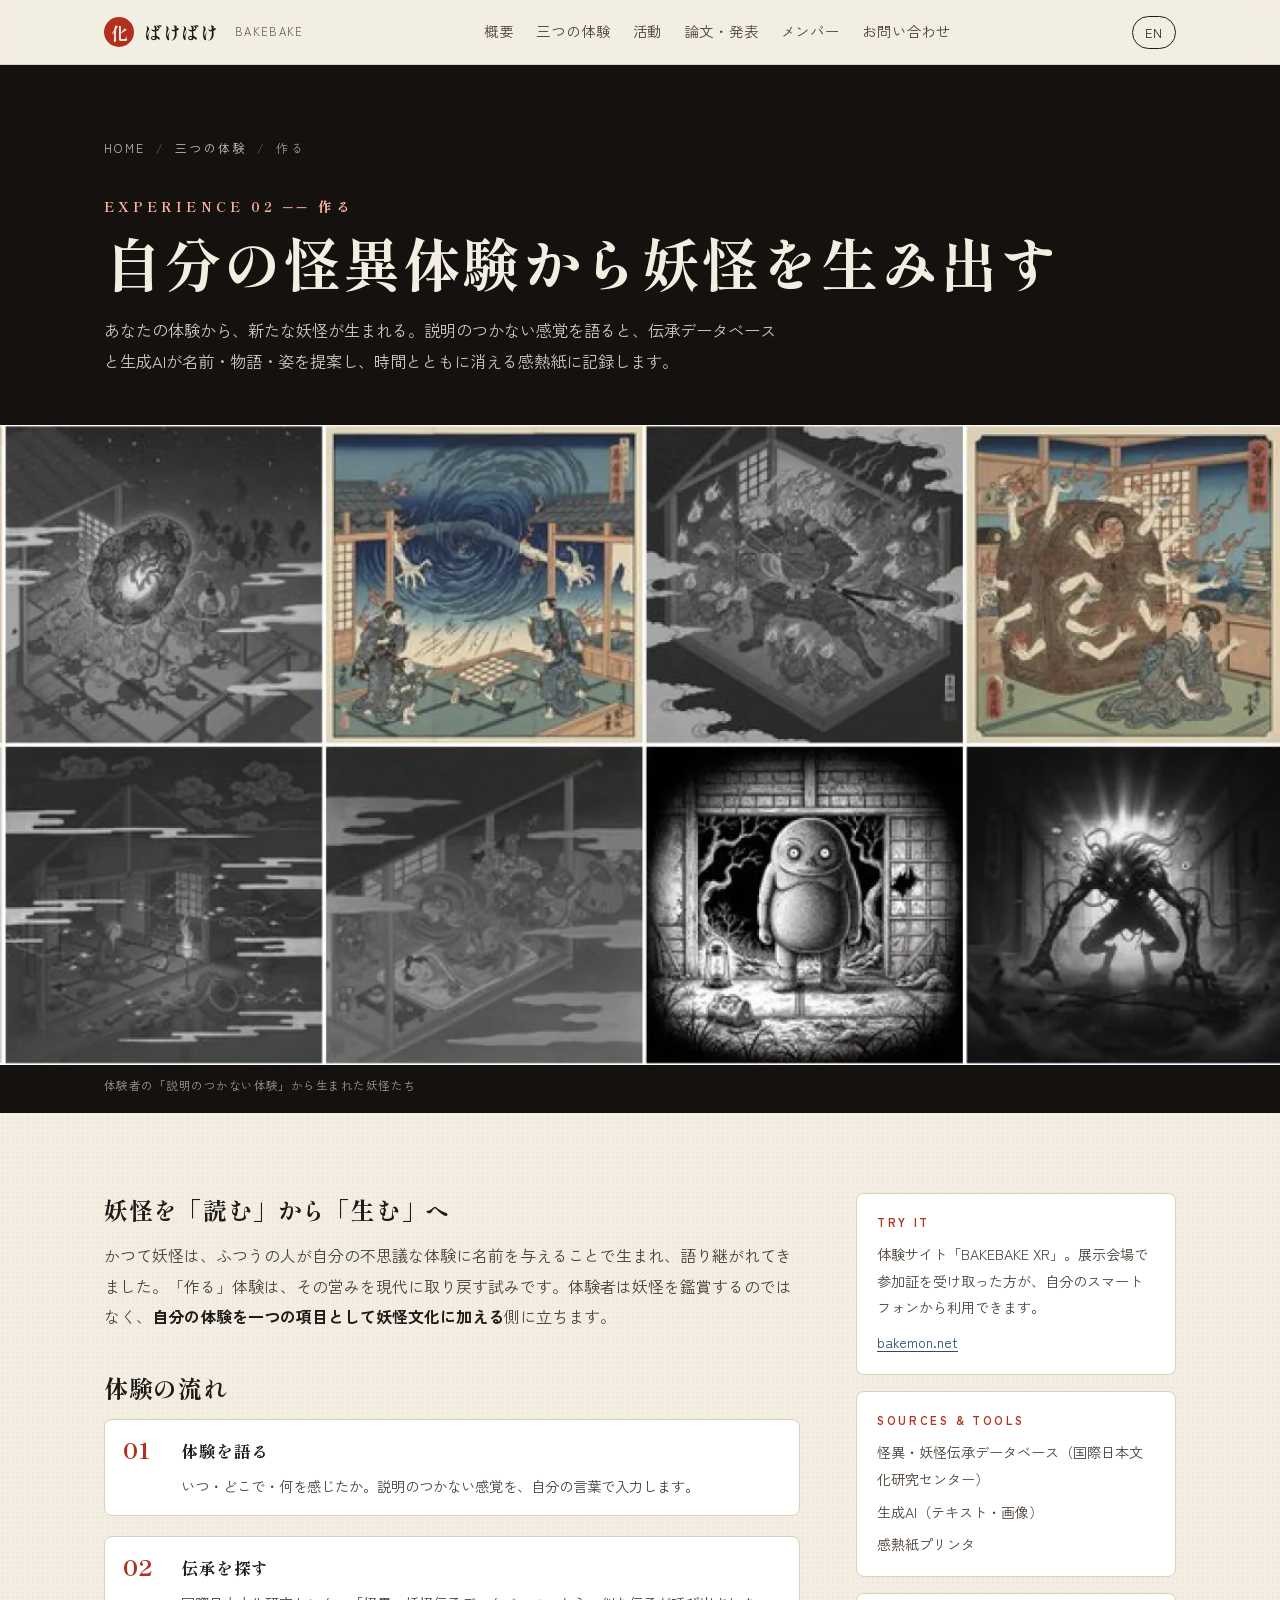
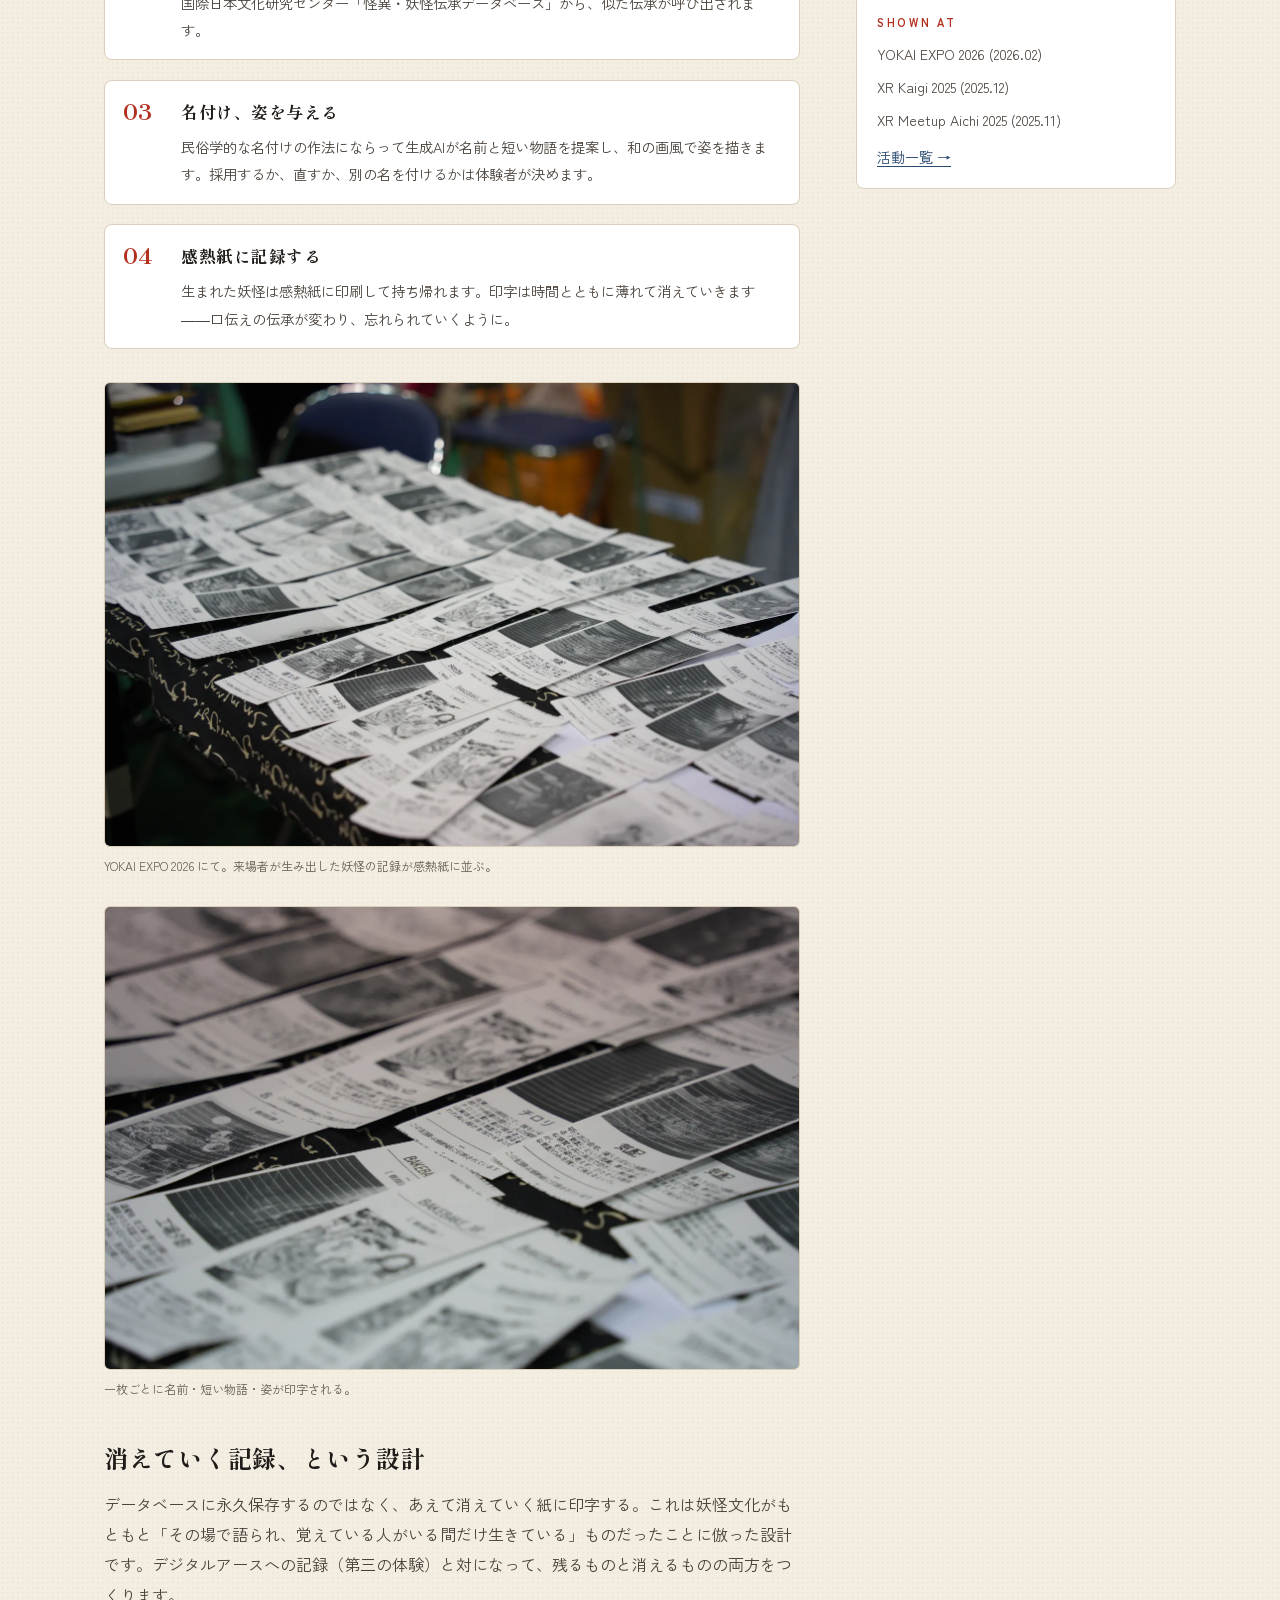
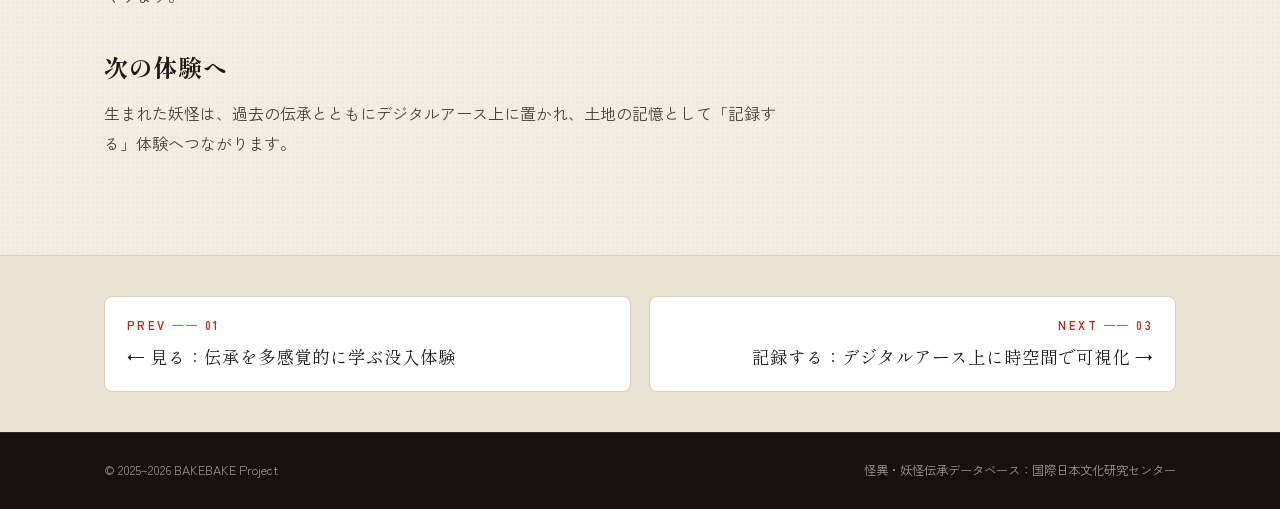
==== commit 72942393: "Rename brand to ばけばけ / BAKEBAKE; hero background is now the thermal-receipt photo Co-Authored-By: Cl" ====
--- a/make.html
+++ b/make.html
@@ -3,13 +3,13 @@
 <head>
 <meta charset="UTF-8">
 <meta name="viewport" content="width=device-width, initial-scale=1.0">
-<title>作る — 自分の怪異体験から妖怪を生み出す | ばけばけXR</title>
-<meta name="title-en" content="Make — A yōkai from your own experience | BAKEBAKE XR">
-<meta name="description" content="ばけばけXR の第二の体験「作る」。説明のつかない体験を語ると、伝承データベースと生成AIが名前・物語・姿を提案し、時間とともに消える感熱紙に記録します。">
+<title>作る — 自分の怪異体験から妖怪を生み出す | ばけばけ</title>
+<meta name="title-en" content="Make — A yōkai from your own experience | BAKEBAKE">
+<meta name="description" content="ばけばけ の第二の体験「作る」。説明のつかない体験を語ると、伝承データベースと生成AIが名前・物語・姿を提案し、時間とともに消える感熱紙に記録します。">
 <link rel="canonical" href="https://icchyhiroki.github.io/bakebake-xr.github.io/make.html">
 <meta property="og:type" content="article">
-<meta property="og:site_name" content="ばけばけXR / BakebakeXR">
-<meta property="og:title" content="作る — 自分の怪異体験から妖怪を生み出す | ばけばけXR">
+<meta property="og:site_name" content="ばけばけ / Bakebake">
+<meta property="og:title" content="作る — 自分の怪異体験から妖怪を生み出す | ばけばけ">
 <meta property="og:description" content="説明のつかない体験を語ると、伝承データベースと生成AIが名前・物語・姿を提案。感熱紙に記録します。">
 <meta property="og:image" content="https://icchyhiroki.github.io/bakebake-xr.github.io/images/photos/og_make.jpg">
 <meta property="og:url" content="https://icchyhiroki.github.io/bakebake-xr.github.io/make.html">
@@ -28,9 +28,9 @@
 
 <header class="site-header">
   <div class="wrap">
-    <a class="brand" href="index.html" data-internal aria-label="ばけばけXR">
+    <a class="brand" href="index.html" data-internal aria-label="ばけばけ">
       <span class="mark" aria-hidden="true">化</span>
-      <span class="name">ばけばけXR</span><small>BAKEBAKE XR</small>
+      <span class="name">ばけばけ</span><small>BAKEBAKE</small>
     </a>
     <nav class="nav" id="nav" aria-label="main">
       <a href="index.html#about" data-internal><span class="ja">概要</span><span class="en">About</span></a>
@@ -169,7 +169,7 @@
 
 <footer>
   <div class="wrap">
-    <p>© 2025–2026 BAKEBAKE XR Project</p>
+    <p>© 2025–2026 BAKEBAKE Project</p>
     <p><span class="ja">怪異・妖怪伝承データベース：国際日本文化研究センター</span><span class="en">Kaii–Yōkai Folklore Database: International Research Center for Japanese Studies</span></p>
   </div>
 </footer>
--- a/assets/site.css
+++ b/assets/site.css
@@ -73,7 +73,7 @@
 .hero picture,.hero img{position:absolute;inset:0;width:100%;height:100%;object-fit:cover;z-index:-2}
 .hero img{object-position:50% 50%}
 .hero::after{content:"";position:absolute;inset:0;z-index:-1;background:
-  linear-gradient(90deg,rgba(20,17,15,.78) 0%,rgba(20,17,15,.45) 45%,rgba(20,17,15,.05) 80%),
+  linear-gradient(90deg,rgba(20,17,15,.86) 0%,rgba(20,17,15,.6) 45%,rgba(20,17,15,.12) 80%),
   linear-gradient(180deg,rgba(20,17,15,.1) 0%,rgba(20,17,15,.2) 50%,rgba(20,17,15,.88) 100%)}
 .hero .wrap{padding-top:120px;padding-bottom:64px;width:100%}
 .hero .eyebrow{font-size:.8rem;letter-spacing:.3em;color:rgba(244,238,226,.75);margin-bottom:18px}
@@ -89,7 +89,7 @@
 .hero .news b{font-size:.62rem;letter-spacing:.18em;background:var(--vermilion);color:#fff;padding:3px 8px;border-radius:999px;font-weight:700}
 @media (max-width:700px){
   .hero{min-height:min(80vh,640px)}
-  .hero img{object-position:45% 50%}
+  .hero img{object-position:50% 50%}
   .hero::after{background:linear-gradient(180deg,rgba(20,17,15,.35) 0%,rgba(20,17,15,.45) 40%,rgba(20,17,15,.92) 100%)}
   .hero .wrap{padding-top:96px;padding-bottom:48px}
   section{padding:64px 0}
